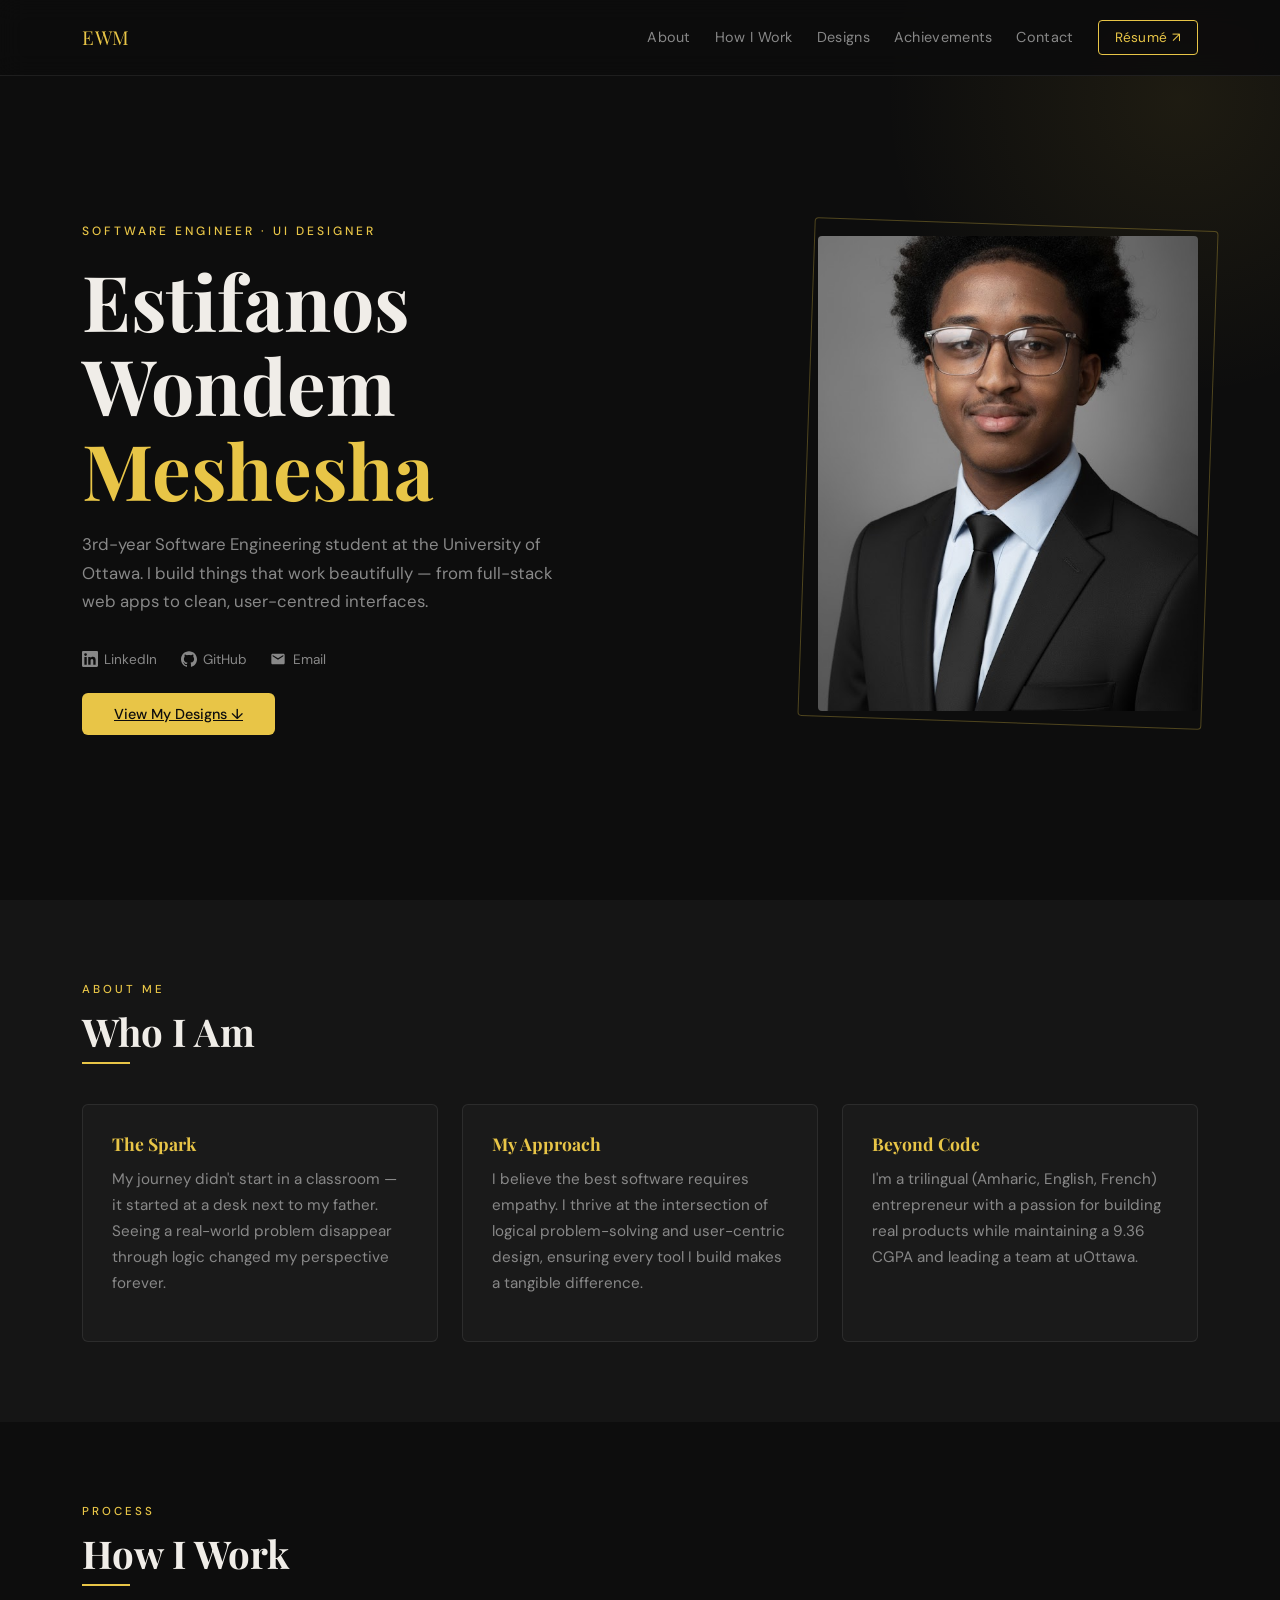
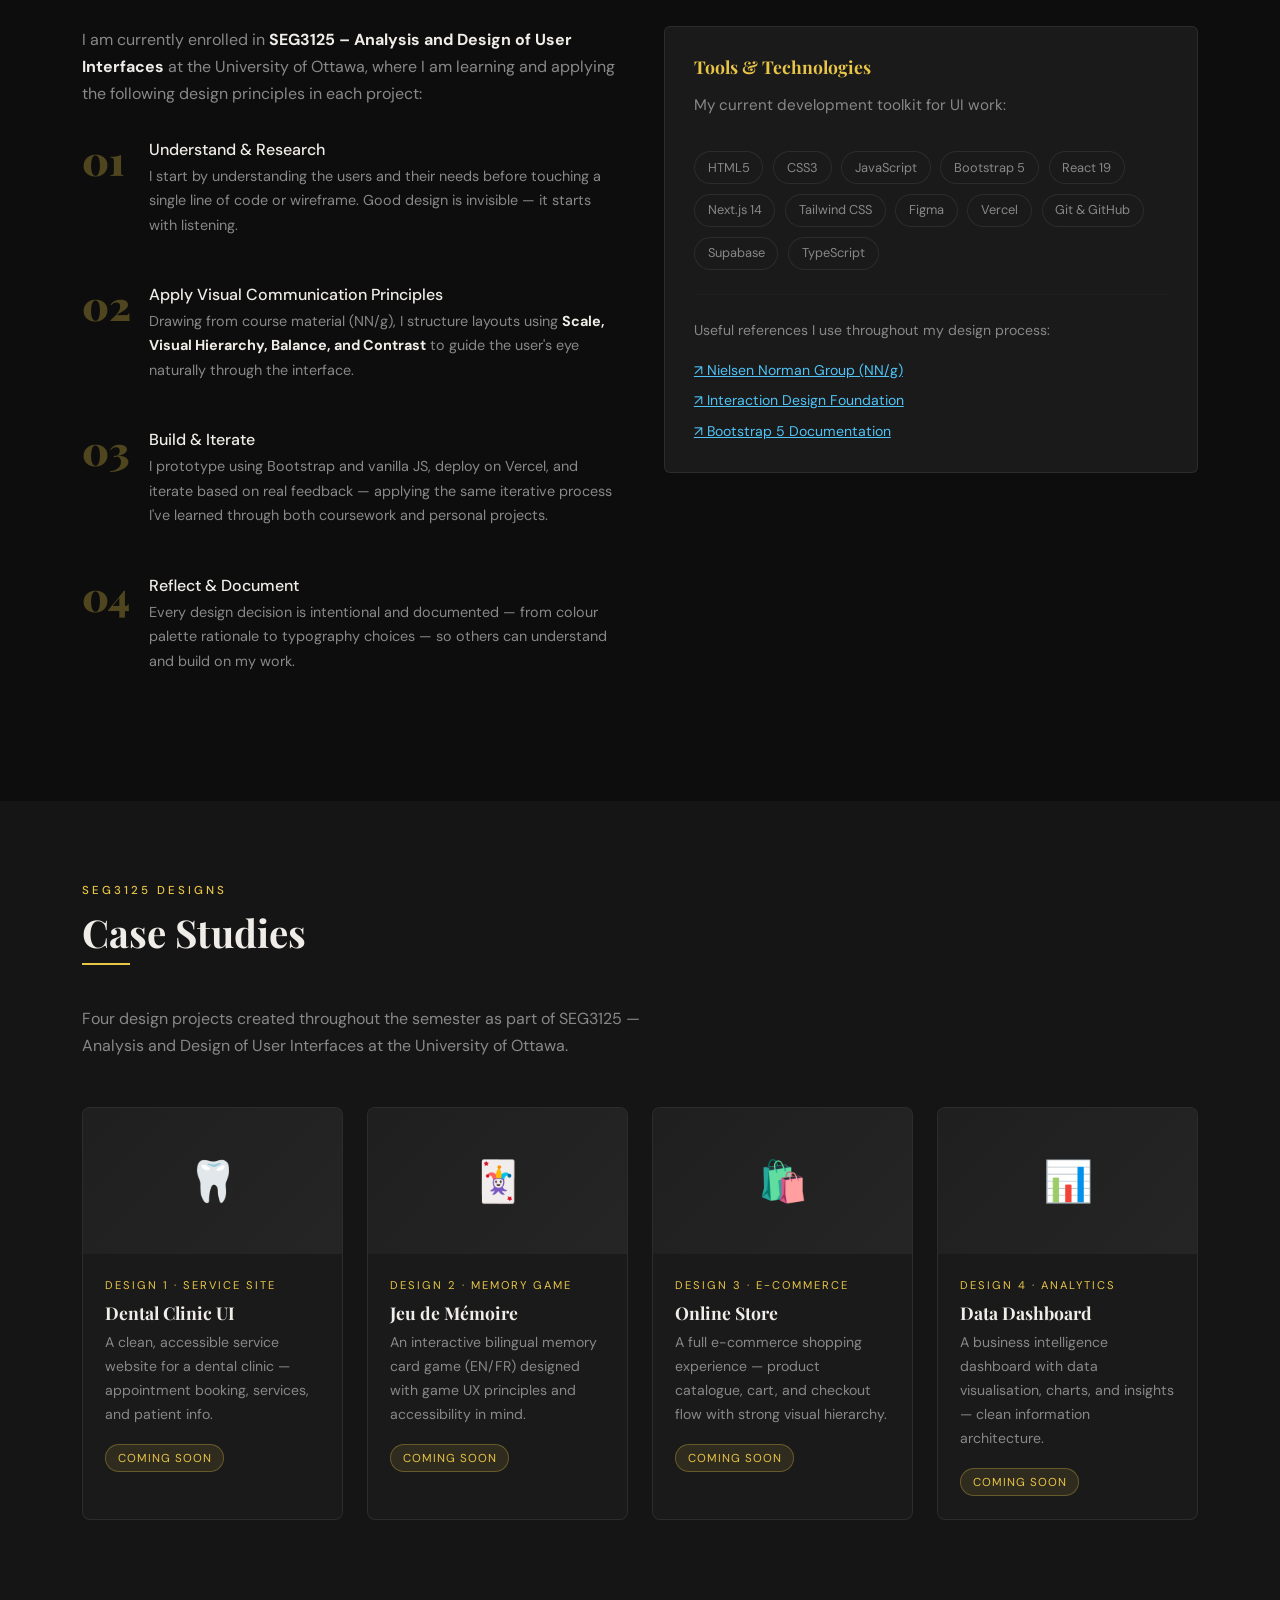
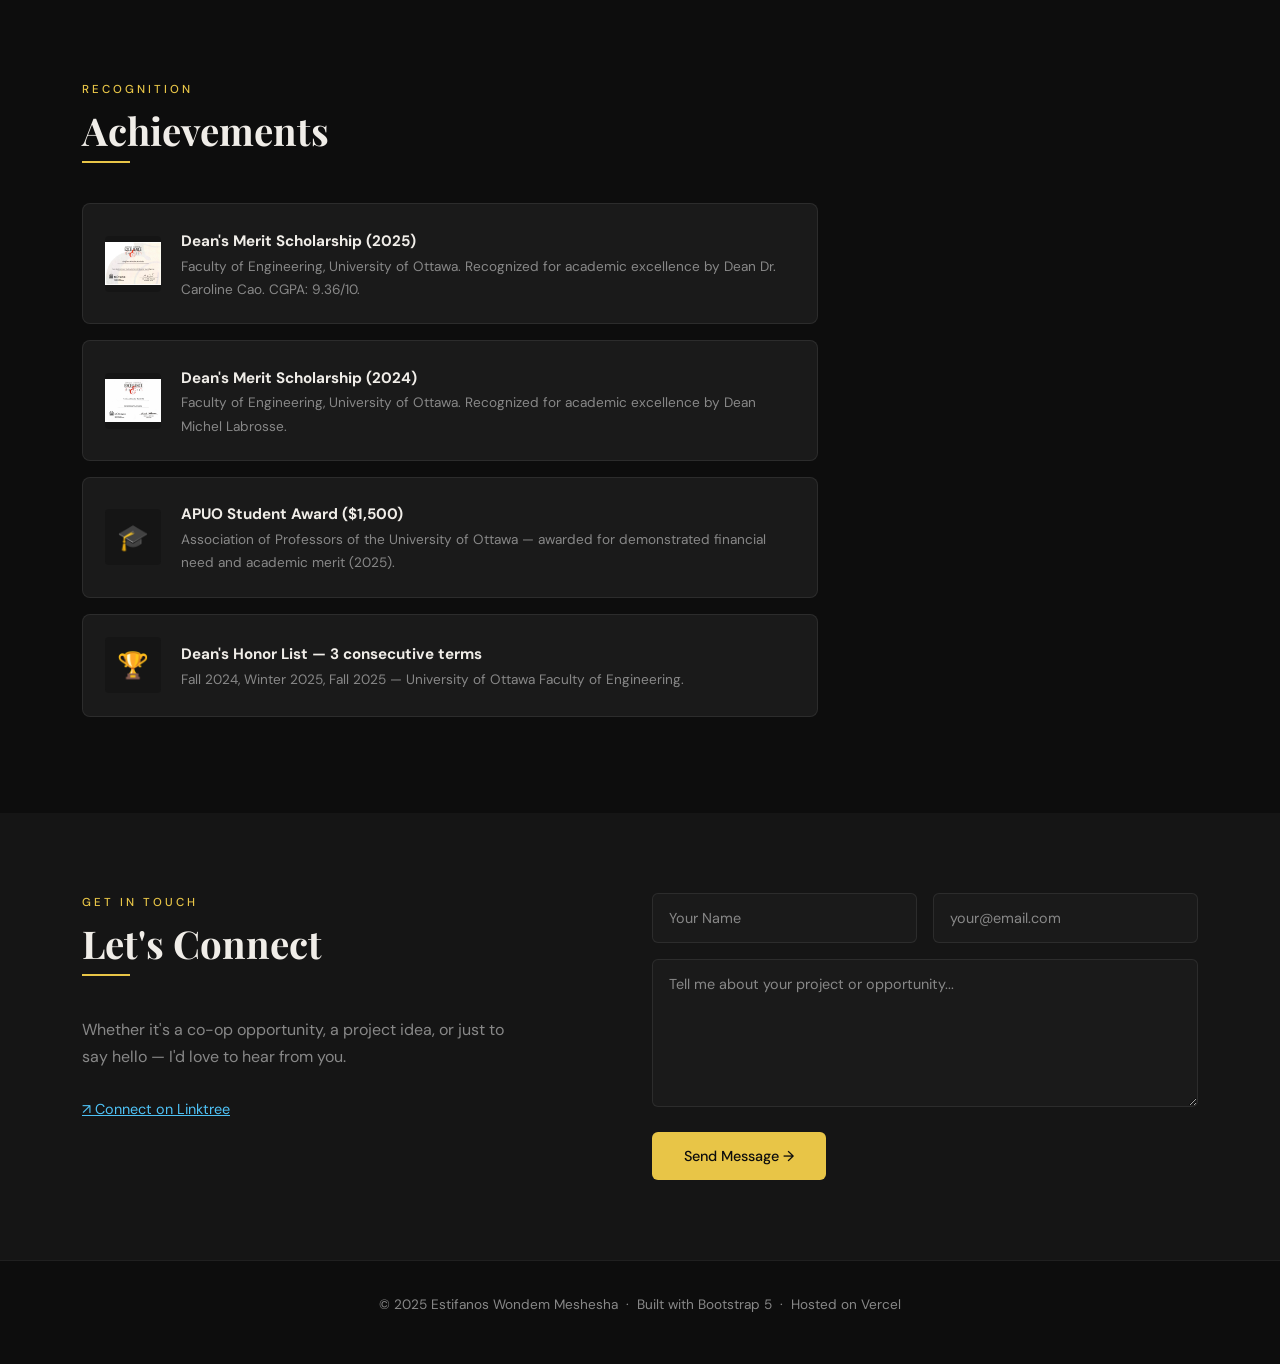
==== index.html @ b6453f96 "renamed to index.html for vercel" ====
<!DOCTYPE html>
<html lang="en">
<head>
  <meta charset="UTF-8" />
  <meta name="viewport" content="width=device-width, initial-scale=1.0"/>
  <title>Estifanos Wondem Meshesha | Portfolio</title>
  <link href="https://cdn.jsdelivr.net/npm/bootstrap@5.3.2/dist/css/bootstrap.min.css" rel="stylesheet"/>
  <link href="https://fonts.googleapis.com/css2?family=Playfair+Display:wght@700;900&family=DM+Sans:wght@300;400;500&display=swap" rel="stylesheet"/>
  <link rel="stylesheet" href="style.css"/>
</head>
<body>

  
  <nav class="navbar navbar-expand-lg fixed-top">
    <div class="container">
      <a class="navbar-brand" href="#">EWM</a>
      <button class="navbar-toggler" type="button" data-bs-toggle="collapse" data-bs-target="#navMenu">
        <span class="navbar-toggler-icon"></span>
      </button>
      <div class="collapse navbar-collapse justify-content-end" id="navMenu">
        <ul class="navbar-nav align-items-center gap-2">
          <li class="nav-item"><a class="nav-link" href="#about">About</a></li>
          <li class="nav-item"><a class="nav-link" href="#how-i-work">How I Work</a></li>
          <li class="nav-item"><a class="nav-link" href="#case-studies">Designs</a></li>
          <li class="nav-item"><a class="nav-link" href="#achievements">Achievements</a></li>
          <li class="nav-item"><a class="nav-link" href="#contact">Contact</a></li>
          <li class="nav-item ms-2">
            <a class="nav-link resume-btn" href="Images/Resume.pdf" target="_blank">Résumé ↗</a>
          </li>
        </ul>
      </div>
    </div>
  </nav>

  
  <section class="hero" id="home">
    <div class="container">
      <div class="row align-items-center g-5">
        <div class="col-lg-7">
          <p class="hero-label">Software Engineer · UI Designer</p>
          <h1>Estifanos<br>Wondem<br><span>Meshesha</span></h1>
          <p class="hero-desc">
            3rd-year Software Engineering student at the University of Ottawa.
            I build things that work beautifully — from full-stack web apps
            to clean, user-centred interfaces.
          </p>
          <div class="social-row mb-4">
            <a href="https://www.linkedin.com/in/estifanoswm" target="_blank">
              <svg width="16" height="16" viewBox="0 0 24 24" fill="currentColor"><path d="M20.447 20.452h-3.554v-5.569c0-1.328-.027-3.037-1.852-3.037-1.853 0-2.136 1.445-2.136 2.939v5.667H9.351V9h3.414v1.561h.046c.477-.9 1.637-1.85 3.37-1.85 3.601 0 4.267 2.37 4.267 5.455v6.286zM5.337 7.433a2.062 2.062 0 0 1-2.063-2.065 2.064 2.064 0 1 1 2.063 2.065zm1.782 13.019H3.555V9h3.564v11.452zM22.225 0H1.771C.792 0 0 .774 0 1.729v20.542C0 23.227.792 24 1.771 24h20.451C23.2 24 24 23.227 24 22.271V1.729C24 .774 23.2 0 22.222 0h.003z"/></svg>
              LinkedIn
            </a>
            <a href="https://github.com/estifanoswm" target="_blank">
              <svg width="16" height="16" viewBox="0 0 24 24" fill="currentColor"><path d="M12 .297c-6.63 0-12 5.373-12 12 0 5.303 3.438 9.8 8.205 11.385.6.113.82-.258.82-.577 0-.285-.01-1.04-.015-2.04-3.338.724-4.042-1.61-4.042-1.61C4.422 18.07 3.633 17.7 3.633 17.7c-1.087-.744.084-.729.084-.729 1.205.084 1.838 1.236 1.838 1.236 1.07 1.835 2.809 1.305 3.495.998.108-.776.417-1.305.76-1.605-2.665-.3-5.466-1.332-5.466-5.93 0-1.31.465-2.38 1.235-3.22-.135-.303-.54-1.523.105-3.176 0 0 1.005-.322 3.3 1.23.96-.267 1.98-.399 3-.405 1.02.006 2.04.138 3 .405 2.28-1.552 3.285-1.23 3.285-1.23.645 1.653.24 2.873.12 3.176.765.84 1.23 1.91 1.23 3.22 0 4.61-2.805 5.625-5.475 5.92.42.36.81 1.096.81 2.22 0 1.606-.015 2.896-.015 3.286 0 .315.21.69.825.57C20.565 22.092 24 17.592 24 12.297c0-6.627-5.373-12-12-12"/></svg>
              GitHub
            </a>
            <a href="mailto:estifanos.wondem@outlook.com">
              <svg width="16" height="16" viewBox="0 0 24 24" fill="currentColor"><path d="M20 4H4c-1.1 0-2 .9-2 2v12c0 1.1.9 2 2 2h16c1.1 0 2-.9 2-2V6c0-1.1-.9-2-2-2zm0 4l-8 5-8-5V6l8 5 8-5v2z"/></svg>
              Email
            </a>
          </div>
          <a href="#case-studies" class="btn-accent">View My Designs ↓</a>
        </div>
        <div class="col-lg-5 d-none d-lg-flex justify-content-end">
          <div class="hero-img-wrap">
            <img class="hero-img" src="Images/Estifanos_Wondem_Meshesha.png" alt="Estifanos Wondem Meshesha">
          </div>
        </div>
      </div>
    </div>
  </section>

  
  <section id="about">
    <div class="container">
      <p class="section-label fade-up">About Me</p>
      <h2 class="section-title fade-up">Who I Am</h2>
      <div class="divider fade-up"></div>
      <div class="row g-4">
        <div class="col-md-4 fade-up">
          <div class="about-block">
            <h3>The Spark</h3>
            <p>My journey didn't start in a classroom — it started at a desk next to my father. Seeing a real-world problem disappear through logic changed my perspective forever.</p>
          </div>
        </div>
        <div class="col-md-4 fade-up">
          <div class="about-block">
            <h3>My Approach</h3>
            <p>I believe the best software requires empathy. I thrive at the intersection of logical problem-solving and user-centric design, ensuring every tool I build makes a tangible difference.</p>
          </div>
        </div>
        <div class="col-md-4 fade-up">
          <div class="about-block">
            <h3>Beyond Code</h3>
            <p>I'm a trilingual (Amharic, English, French) entrepreneur with a passion for building real products while maintaining a 9.36 CGPA and leading a team at uOttawa.</p>
          </div>
        </div>
      </div>
    </div>
  </section>

  
  <section id="how-i-work">
    <div class="container">
      <p class="section-label fade-up">Process</p>
      <h2 class="section-title fade-up">How I Work</h2>
      <div class="divider fade-up"></div>
      <div class="row g-5">
        <div class="col-lg-6">
          <p class="fade-up" style="color:var(--muted); margin-bottom:2rem;">
            I am currently enrolled in <strong style="color:var(--text)">SEG3125 – Analysis and Design of User Interfaces</strong> at the University of Ottawa, where I am learning and applying the following design principles in each project:
          </p>
          <div class="process-step fade-up">
            <span class="step-num">01</span>
            <div class="step-content">
              <h4>Understand &amp; Research</h4>
              <p>I start by understanding the users and their needs before touching a single line of code or wireframe. Good design is invisible — it starts with listening.</p>
            </div>
          </div>
          <div class="process-step fade-up">
            <span class="step-num">02</span>
            <div class="step-content">
              <h4>Apply Visual Communication Principles</h4>
              <p>Drawing from course material (NN/g), I structure layouts using <strong style="color:var(--text)">Scale, Visual Hierarchy, Balance, and Contrast</strong> to guide the user's eye naturally through the interface.</p>
            </div>
          </div>
          <div class="process-step fade-up">
            <span class="step-num">03</span>
            <div class="step-content">
              <h4>Build &amp; Iterate</h4>
              <p>I prototype using Bootstrap and vanilla JS, deploy on Vercel, and iterate based on real feedback — applying the same iterative process I've learned through both coursework and personal projects.</p>
            </div>
          </div>
          <div class="process-step fade-up">
            <span class="step-num">04</span>
            <div class="step-content">
              <h4>Reflect &amp; Document</h4>
              <p>Every design decision is intentional and documented — from colour palette rationale to typography choices — so others can understand and build on my work.</p>
            </div>
          </div>
        </div>
        <div class="col-lg-6 fade-up">
          <div class="about-block" style="height:auto;">
            <h3 style="margin-bottom:1rem;">Tools &amp; Technologies</h3>
            <p style="margin-bottom:1.2rem;">My current development toolkit for UI work:</p>
            <div class="tools-list">
              <span class="tool-tag">HTML5</span>
              <span class="tool-tag">CSS3</span>
              <span class="tool-tag">JavaScript</span>
              <span class="tool-tag">Bootstrap 5</span>
              <span class="tool-tag">React 19</span>
              <span class="tool-tag">Next.js 14</span>
              <span class="tool-tag">Tailwind CSS</span>
              <span class="tool-tag">Figma</span>
              <span class="tool-tag">Vercel</span>
              <span class="tool-tag">Git &amp; GitHub</span>
              <span class="tool-tag">Supabase</span>
              <span class="tool-tag">TypeScript</span>
            </div>
            <hr style="border-color:var(--border); margin:1.5rem 0;">
            <p style="font-size:0.88rem; color:var(--muted);">
              Useful references I use throughout my design process:
            </p>
            <div class="mt-2">
              <a href="https://www.nngroup.com/" target="_blank" style="color:var(--accent2); font-size:0.88rem; display:block; margin-bottom:0.4rem;">↗ Nielsen Norman Group (NN/g)</a>
              <a href="https://www.interaction-design.org/" target="_blank" style="color:var(--accent2); font-size:0.88rem; display:block; margin-bottom:0.4rem;">↗ Interaction Design Foundation</a>
              <a href="https://www.w3schools.com/bootstrap5/" target="_blank" style="color:var(--accent2); font-size:0.88rem; display:block;">↗ Bootstrap 5 Documentation</a>
            </div>
          </div>
        </div>
      </div>
    </div>
  </section>

  
  <section id="case-studies">
    <div class="container">
      <p class="section-label fade-up">SEG3125 Designs</p>
      <h2 class="section-title fade-up">Case Studies</h2>
      <div class="divider fade-up"></div>
      <p class="fade-up mb-5" style="color:var(--muted); max-width:560px;">
        Four design projects created throughout the semester as part of SEG3125 — Analysis and Design of User Interfaces at the University of Ottawa.
      </p>
      <div class="row g-4">

        
        <div class="col-md-6 col-lg-3 fade-up">
          <div class="case-card">
            <div class="case-img">🦷</div>
            <div class="case-body">
              <span class="case-tag">Design 1 · Service Site</span>
              <h3>Dental Clinic UI</h3>
              <p>A clean, accessible service website for a dental clinic — appointment booking, services, and patient info.</p>
              <span class="coming-soon-badge">Coming Soon</span>
            </div>
          </div>
        </div>

        
        <div class="col-md-6 col-lg-3 fade-up">
          <div class="case-card">
            <div class="case-img">🃏</div>
            <div class="case-body">
              <span class="case-tag">Design 2 · Memory Game</span>
              <h3>Jeu de Mémoire</h3>
              <p>An interactive bilingual memory card game (EN/FR) designed with game UX principles and accessibility in mind.</p>
              <span class="coming-soon-badge">Coming Soon</span>
            </div>
          </div>
        </div>

        
        <div class="col-md-6 col-lg-3 fade-up">
          <div class="case-card">
            <div class="case-img">🛍️</div>
            <div class="case-body">
              <span class="case-tag">Design 3 · E-Commerce</span>
              <h3>Online Store</h3>
              <p>A full e-commerce shopping experience — product catalogue, cart, and checkout flow with strong visual hierarchy.</p>
              <span class="coming-soon-badge">Coming Soon</span>
            </div>
          </div>
        </div>

        
        <div class="col-md-6 col-lg-3 fade-up">
          <div class="case-card">
            <div class="case-img">📊</div>
            <div class="case-body">
              <span class="case-tag">Design 4 · Analytics</span>
              <h3>Data Dashboard</h3>
              <p>A business intelligence dashboard with data visualisation, charts, and insights — clean information architecture.</p>
              <span class="coming-soon-badge">Coming Soon</span>
            </div>
          </div>
        </div>

      </div>
    </div>
  </section>

  
  <section id="achievements">
    <div class="container">
      <p class="section-label fade-up">Recognition</p>
      <h2 class="section-title fade-up">Achievements</h2>
      <div class="divider fade-up"></div>
      <div class="row">
        <div class="col-lg-8">
          <div class="achievement-item fade-up">
            <img src="Images/2025.png" alt="Dean's Merit Scholarship 2025">
            <div>
              <strong>Dean's Merit Scholarship (2025)</strong>
              <p>Faculty of Engineering, University of Ottawa. Recognized for academic excellence by Dean Dr. Caroline Cao. CGPA: 9.36/10.</p>
            </div>
          </div>
          <div class="achievement-item fade-up">
            <img src="Images/2024.png" alt="Dean's Merit Scholarship 2024">
            <div>
              <strong>Dean's Merit Scholarship (2024)</strong>
              <p>Faculty of Engineering, University of Ottawa. Recognized for academic excellence by Dean Michel Labrosse.</p>
            </div>
          </div>
          <div class="achievement-item fade-up">
            <div style="width:56px;height:56px;background:var(--surface);border-radius:4px;display:flex;align-items:center;justify-content:center;font-size:1.6rem;flex-shrink:0;">🎓</div>
            <div>
              <strong>APUO Student Award ($1,500)</strong>
              <p>Association of Professors of the University of Ottawa — awarded for demonstrated financial need and academic merit (2025).</p>
            </div>
          </div>
          <div class="achievement-item fade-up">
            <div style="width:56px;height:56px;background:var(--surface);border-radius:4px;display:flex;align-items:center;justify-content:center;font-size:1.6rem;flex-shrink:0;">🏆</div>
            <div>
              <strong>Dean's Honor List — 3 consecutive terms</strong>
              <p>Fall 2024, Winter 2025, Fall 2025 — University of Ottawa Faculty of Engineering.</p>
            </div>
          </div>
        </div>
      </div>
    </div>
  </section>

  
  <section id="contact">
    <div class="container">
      <div class="row">
        <div class="col-lg-5 mb-4 mb-lg-0">
          <p class="section-label fade-up">Get In Touch</p>
          <h2 class="section-title fade-up">Let's Connect</h2>
          <div class="divider fade-up"></div>
          <p class="fade-up" style="color:var(--muted); margin-bottom:1.5rem;">
            Whether it's a co-op opportunity, a project idea, or just to say hello — I'd love to hear from you.
          </p>
          <div class="fade-up">
            <a href="https://linktr.ee/estifanoswm" target="_blank" style="color:var(--accent2); font-size:0.9rem;">↗ Connect on Linktree</a>
          </div>
        </div>
        <div class="col-lg-6 offset-lg-1 fade-up">
          <form class="contact-form" action="https://formspree.io/f/mjgbzwkg" method="POST">
            <div class="row g-3">
              <div class="col-md-6">
                <input type="text" name="name" placeholder="Your Name" required>
              </div>
              <div class="col-md-6">
                <input type="email" name="email" placeholder="your@email.com" required>
              </div>
            </div>
            <textarea name="message" rows="5" placeholder="Tell me about your project or opportunity..."></textarea>
            <button type="submit" class="btn-accent">Send Message →</button>
          </form>
        </div>
      </div>
    </div>
  </section>

  
  <footer>
    <div class="container">
      <p>&copy; 2025 Estifanos Wondem Meshesha &nbsp;·&nbsp; Built with Bootstrap 5 &nbsp;·&nbsp; Hosted on Vercel</p>
    </div>
  </footer>

  <script src="https://cdn.jsdelivr.net/npm/bootstrap@5.3.2/dist/js/bootstrap.bundle.min.js"></script>
  <script>
    // Scroll fade-in observer
    const observer = new IntersectionObserver((entries) => {
      entries.forEach((entry, i) => {
        if (entry.isIntersecting) {
          setTimeout(() => {
            entry.target.classList.add('visible');
          }, i * 80);
          observer.unobserve(entry.target);
        }
      });
    }, { threshold: 0.12 });

    document.querySelectorAll('.fade-up').forEach(el => observer.observe(el));

    // Active nav link highlight
    const sections = document.querySelectorAll('section[id]');
    window.addEventListener('scroll', () => {
      let current = '';
      sections.forEach(s => {
        if (window.scrollY >= s.offsetTop - 100) current = s.getAttribute('id');
      });
      document.querySelectorAll('.nav-link').forEach(link => {
        link.style.color = link.getAttribute('href') === `#${current}` ? 'var(--accent)' : '';
      });
    });
  </script>
</body>
</html>
---- style.css ----
:root {
      --bg:        #0d0d0d;
      --surface:   #151515;
      --card:      #1a1a1a;
      --accent:    #e8c547;
      --accent2:   #4fc3f7;
      --text:      #f0ede8;
      --muted:     #888;
      --border:    rgba(255,255,255,0.08);
    }

    
    * { box-sizing: border-box; margin: 0; padding: 0; }

    html { scroll-behavior: smooth; }

    body {
      background: var(--bg);
      color: var(--text);
      font-family: 'DM Sans', sans-serif;
      font-weight: 400;
      line-height: 1.7;
    }

    h1, h2, h3 {
      font-family: 'Playfair Display', serif;
      font-weight: 700;
    }

    
    .navbar {
      background: rgba(13,13,13,0.92) !important;
      backdrop-filter: blur(12px);
      border-bottom: 1px solid var(--border);
      padding: 1rem 0;
    }

    .navbar-brand {
      font-family: 'Playfair Display', serif;
      font-size: 1.2rem;
      color: var(--accent) !important;
      letter-spacing: 0.5px;
    }

    .nav-link {
      color: var(--muted) !important;
      font-size: 0.9rem;
      letter-spacing: 0.3px;
      transition: color 0.2s;
    }
    .nav-link:hover { color: var(--accent) !important; }

    .resume-btn {
      border: 1px solid var(--accent);
      color: var(--accent) !important;
      border-radius: 4px;
      padding: 0.3rem 1rem !important;
      font-size: 0.85rem;
      transition: all 0.2s;
    }
    .resume-btn:hover {
      background: var(--accent);
      color: var(--bg) !important;
    }

    
    .hero {
      min-height: 100vh;
      display: flex;
      align-items: center;
      position: relative;
      overflow: hidden;
      padding: 8rem 0 5rem;
    }

    .hero::before {
      content: '';
      position: absolute;
      top: -200px; right: -200px;
      width: 600px; height: 600px;
      background: radial-gradient(circle, rgba(232,197,71,0.08) 0%, transparent 70%);
      pointer-events: none;
    }

    .hero-label {
      font-size: 0.75rem;
      letter-spacing: 3px;
      text-transform: uppercase;
      color: var(--accent);
      font-family: 'DM Sans', sans-serif;
      font-weight: 500;
    }

    .hero h1 {
      font-size: clamp(2.8rem, 6vw, 5rem);
      line-height: 1.1;
      color: var(--text);
      margin: 0.5rem 0 1.2rem;
    }

    .hero h1 span { color: var(--accent); }

    .hero-desc {
      font-size: 1.05rem;
      color: var(--muted);
      max-width: 480px;
      margin-bottom: 2rem;
    }

    .hero-img-wrap {
      position: relative;
    }

    .hero-img-wrap::before {
      content: '';
      position: absolute;
      inset: -12px;
      border: 1px solid var(--accent);
      border-radius: 4px;
      opacity: 0.3;
      transform: rotate(2deg);
    }

    .hero-img {
      width: 100%;
      max-width: 380px;
      border-radius: 4px;
      display: block;
      filter: grayscale(20%);
      object-fit: cover;
      aspect-ratio: 4/5;
      background: var(--card);
    }

    .social-row a {
      display: inline-flex;
      align-items: center;
      gap: 0.4rem;
      color: var(--muted);
      text-decoration: none;
      font-size: 0.85rem;
      margin-right: 1.2rem;
      transition: color 0.2s;
    }
    .social-row a:hover { color: var(--accent); }

    .social-icon-sm { width: 18px; height: 18px; filter: brightness(0) invert(1) opacity(0.6); }

    
    section { padding: 5rem 0; }

    .section-label {
      font-size: 0.72rem;
      letter-spacing: 3px;
      text-transform: uppercase;
      color: var(--accent);
      font-family: 'DM Sans', sans-serif;
      font-weight: 500;
      margin-bottom: 0.5rem;
    }

    .section-title {
      font-size: clamp(1.8rem, 3vw, 2.6rem);
      margin-bottom: 0.5rem;
    }

    .divider {
      width: 48px;
      height: 2px;
      background: var(--accent);
      margin-bottom: 2.5rem;
    }

    
    #about { background: var(--surface); }

    .about-block {
      background: var(--card);
      border: 1px solid var(--border);
      border-radius: 6px;
      padding: 1.8rem;
      height: 100%;
      transition: border-color 0.3s;
    }
    .about-block:hover { border-color: rgba(232,197,71,0.3); }

    .about-block h3 {
      font-size: 1.1rem;
      color: var(--accent);
      margin-bottom: 0.8rem;
    }

    .about-block p { color: var(--muted); font-size: 0.95rem; }

    
    #how-i-work { background: var(--bg); }

    .process-step {
      display: flex;
      gap: 1.2rem;
      margin-bottom: 2rem;
      align-items: flex-start;
    }

    .step-num {
      font-family: 'Playfair Display', serif;
      font-size: 2.5rem;
      color: var(--accent);
      opacity: 0.3;
      line-height: 1;
      min-width: 48px;
      font-weight: 900;
    }

    .step-content h4 {
      font-family: 'DM Sans', sans-serif;
      font-weight: 500;
      font-size: 1rem;
      margin-bottom: 0.3rem;
      color: var(--text);
    }

    .step-content p { font-size: 0.9rem; color: var(--muted); }

    .tools-list {
      display: flex;
      flex-wrap: wrap;
      gap: 0.6rem;
      margin-top: 2rem;
    }

    .tool-tag {
      background: var(--card);
      border: 1px solid var(--border);
      color: var(--muted);
      font-size: 0.8rem;
      padding: 0.3rem 0.8rem;
      border-radius: 20px;
      transition: all 0.2s;
    }
    .tool-tag:hover {
      border-color: var(--accent);
      color: var(--accent);
    }

    
    #case-studies { background: var(--surface); }

    .case-card {
      background: var(--card);
      border: 1px solid var(--border);
      border-radius: 8px;
      overflow: hidden;
      height: 100%;
      transition: transform 0.3s, border-color 0.3s;
    }
    .case-card:hover {
      transform: translateY(-4px);
      border-color: rgba(232,197,71,0.25);
    }

    .case-img {
      width: 100%;
      aspect-ratio: 16/9;
      object-fit: cover;
      display: flex;
      align-items: center;
      justify-content: center;
      font-size: 2.5rem;
      background: linear-gradient(135deg, #1f1f1f 0%, #252525 100%);
    }

    .case-body { padding: 1.4rem; }

    .case-tag {
      font-size: 0.7rem;
      letter-spacing: 2px;
      text-transform: uppercase;
      color: var(--accent);
      margin-bottom: 0.4rem;
      display: block;
    }

    .case-body h3 {
      font-size: 1.1rem;
      margin-bottom: 0.5rem;
      color: var(--text);
    }

    .case-body p { font-size: 0.88rem; color: var(--muted); margin-bottom: 1rem; }

    .coming-soon-badge {
      display: inline-block;
      background: rgba(232,197,71,0.1);
      border: 1px solid rgba(232,197,71,0.3);
      color: var(--accent);
      font-size: 0.72rem;
      letter-spacing: 1px;
      padding: 0.2rem 0.7rem;
      border-radius: 20px;
      text-transform: uppercase;
    }

    
    #achievements { background: var(--bg); }

    .achievement-item {
      display: flex;
      gap: 1.2rem;
      padding: 1.4rem;
      background: var(--card);
      border: 1px solid var(--border);
      border-radius: 8px;
      margin-bottom: 1rem;
      align-items: center;
      transition: border-color 0.3s;
    }
    .achievement-item:hover { border-color: rgba(232,197,71,0.3); }

    .achievement-item img {
      width: 56px;
      height: 56px;
      object-fit: contain;
      border-radius: 4px;
      background: var(--surface);
      flex-shrink: 0;
    }

    .achievement-item strong { color: var(--text); font-size: 0.95rem; }
    .achievement-item p { color: var(--muted); font-size: 0.85rem; margin: 0; }

    
    #contact { background: var(--surface); }

    .contact-form input,
    .contact-form textarea {
      background: var(--card);
      border: 1px solid var(--border);
      color: var(--text);
      border-radius: 6px;
      padding: 0.75rem 1rem;
      width: 100%;
      font-family: 'DM Sans', sans-serif;
      font-size: 0.9rem;
      transition: border-color 0.2s;
      margin-bottom: 1rem;
    }
    .contact-form input:focus,
    .contact-form textarea:focus {
      outline: none;
      border-color: var(--accent);
      background: var(--card);
      color: var(--text);
    }
    .contact-form input::placeholder,
    .contact-form textarea::placeholder { color: var(--muted); }

    .btn-accent {
      background: var(--accent);
      color: var(--bg);
      border: none;
      font-family: 'DM Sans', sans-serif;
      font-weight: 500;
      font-size: 0.9rem;
      padding: 0.75rem 2rem;
      border-radius: 6px;
      cursor: pointer;
      transition: opacity 0.2s;
    }
    .btn-accent:hover { opacity: 0.85; }

    
    footer {
      background: var(--bg);
      border-top: 1px solid var(--border);
      padding: 2rem 0;
      text-align: center;
      color: var(--muted);
      font-size: 0.85rem;
    }

    
    .fade-up {
      opacity: 0;
      transform: translateY(24px);
      transition: opacity 0.6s ease, transform 0.6s ease;
    }
    .fade-up.visible {
      opacity: 1;
      transform: translateY(0);
    }

    
    .navbar-toggler { border-color: var(--border); }
    .navbar-toggler-icon { filter: invert(1); }
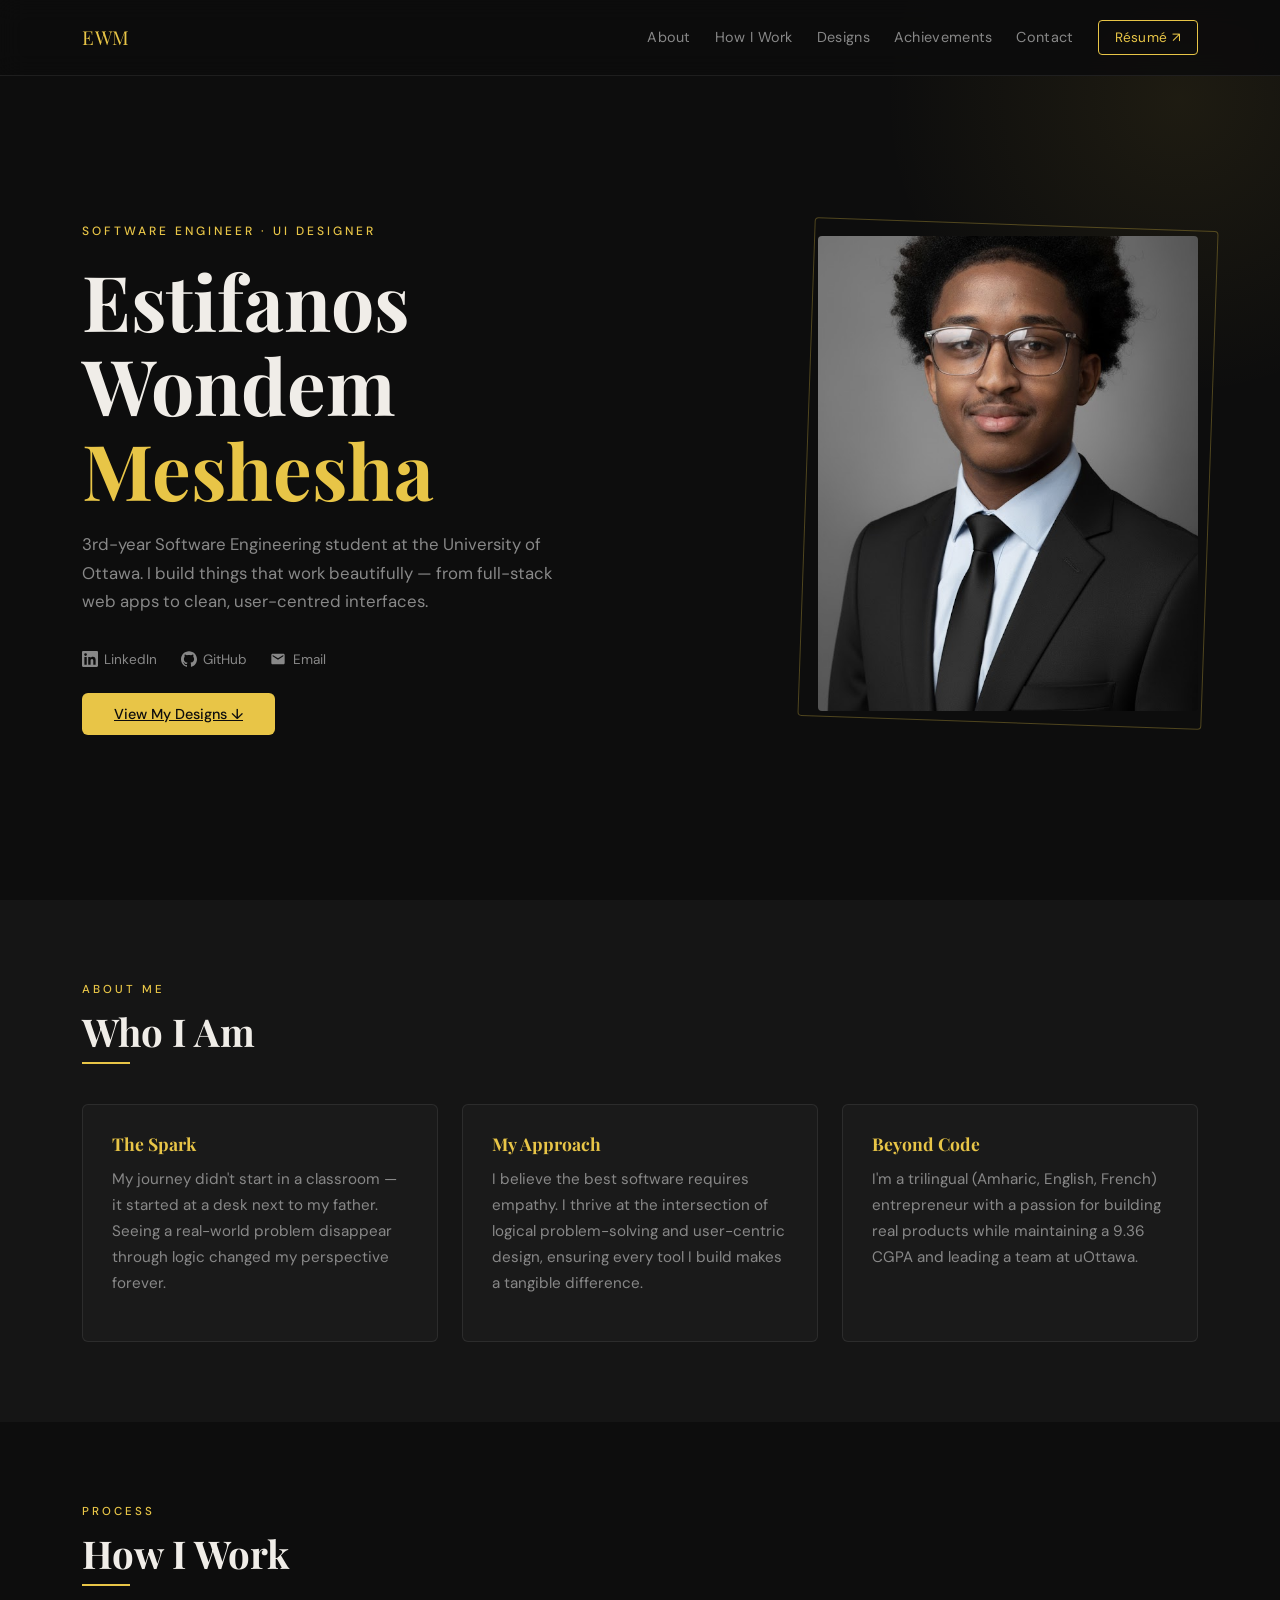
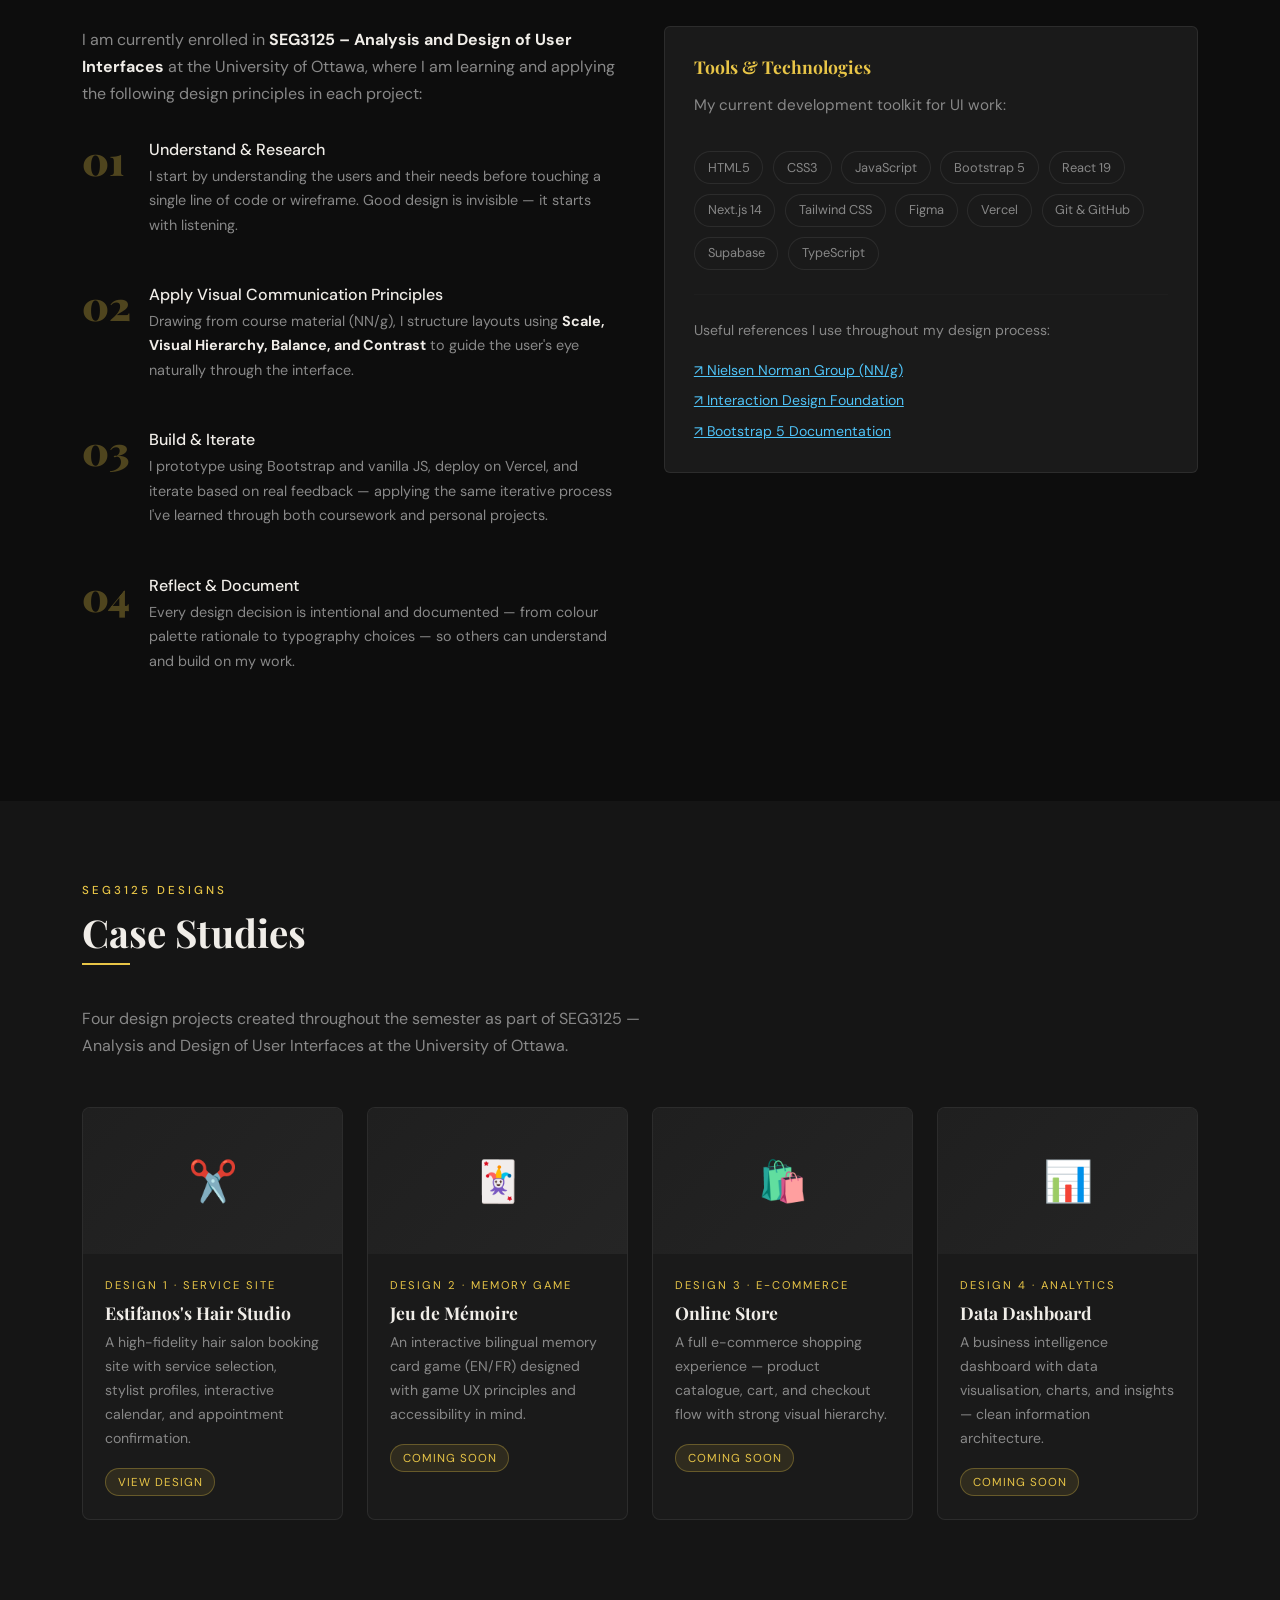
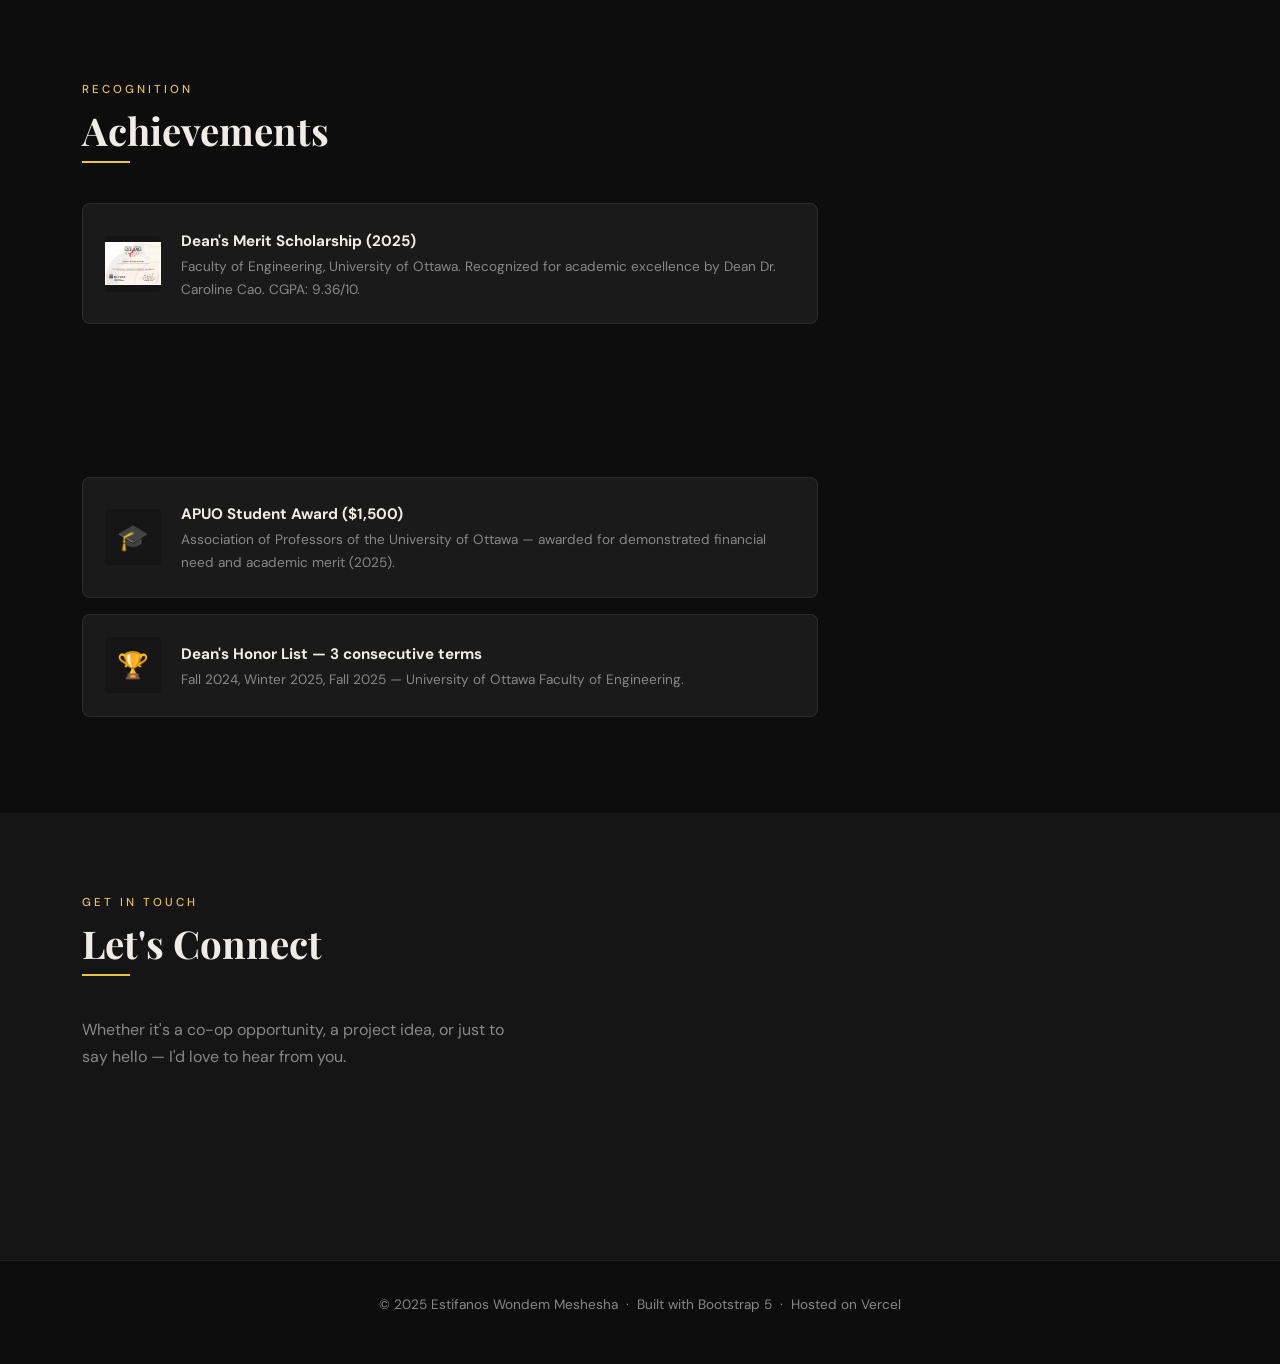
==== commit 0e118db1: "Dental UI updated to hair Salon" ====
--- a/index.html
+++ b/index.html
@@ -185,12 +185,12 @@
         
         <div class="col-md-6 col-lg-3 fade-up">
           <div class="case-card">
-            <div class="case-img">🦷</div>
+            <div class="case-img">✂️</div>
             <div class="case-body">
               <span class="case-tag">Design 1 · Service Site</span>
-              <h3>Dental Clinic UI</h3>
-              <p>A clean, accessible service website for a dental clinic — appointment booking, services, and patient info.</p>
-              <span class="coming-soon-badge">Coming Soon</span>
+              <h3>Estifanos's Hair Studio</h3>
+              <p>A high-fidelity hair salon booking site with service selection, stylist profiles, interactive calendar, and appointment confirmation.</p>
+              <a href="salon.html" target="_blank" class="coming-soon-badge" style="text-decoration:none;">View Design</a>
             </div>
           </div>
         </div>
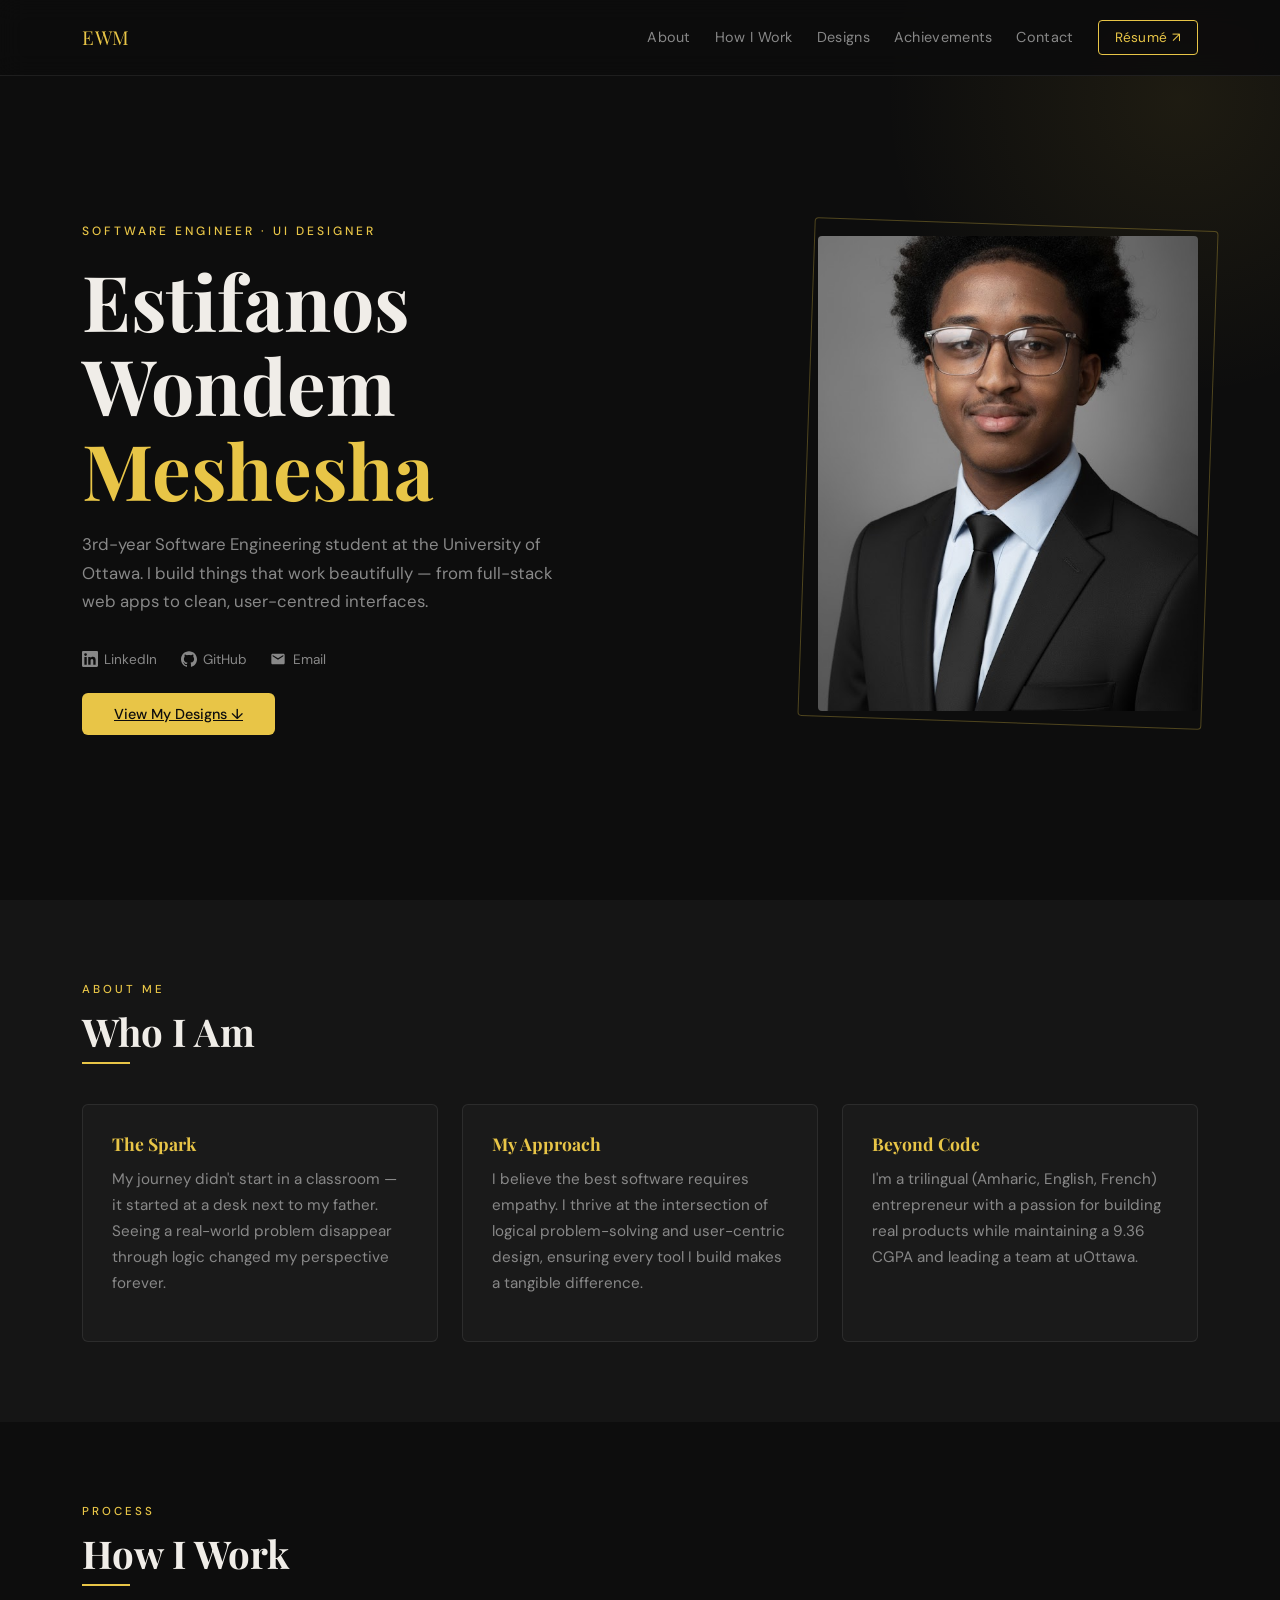
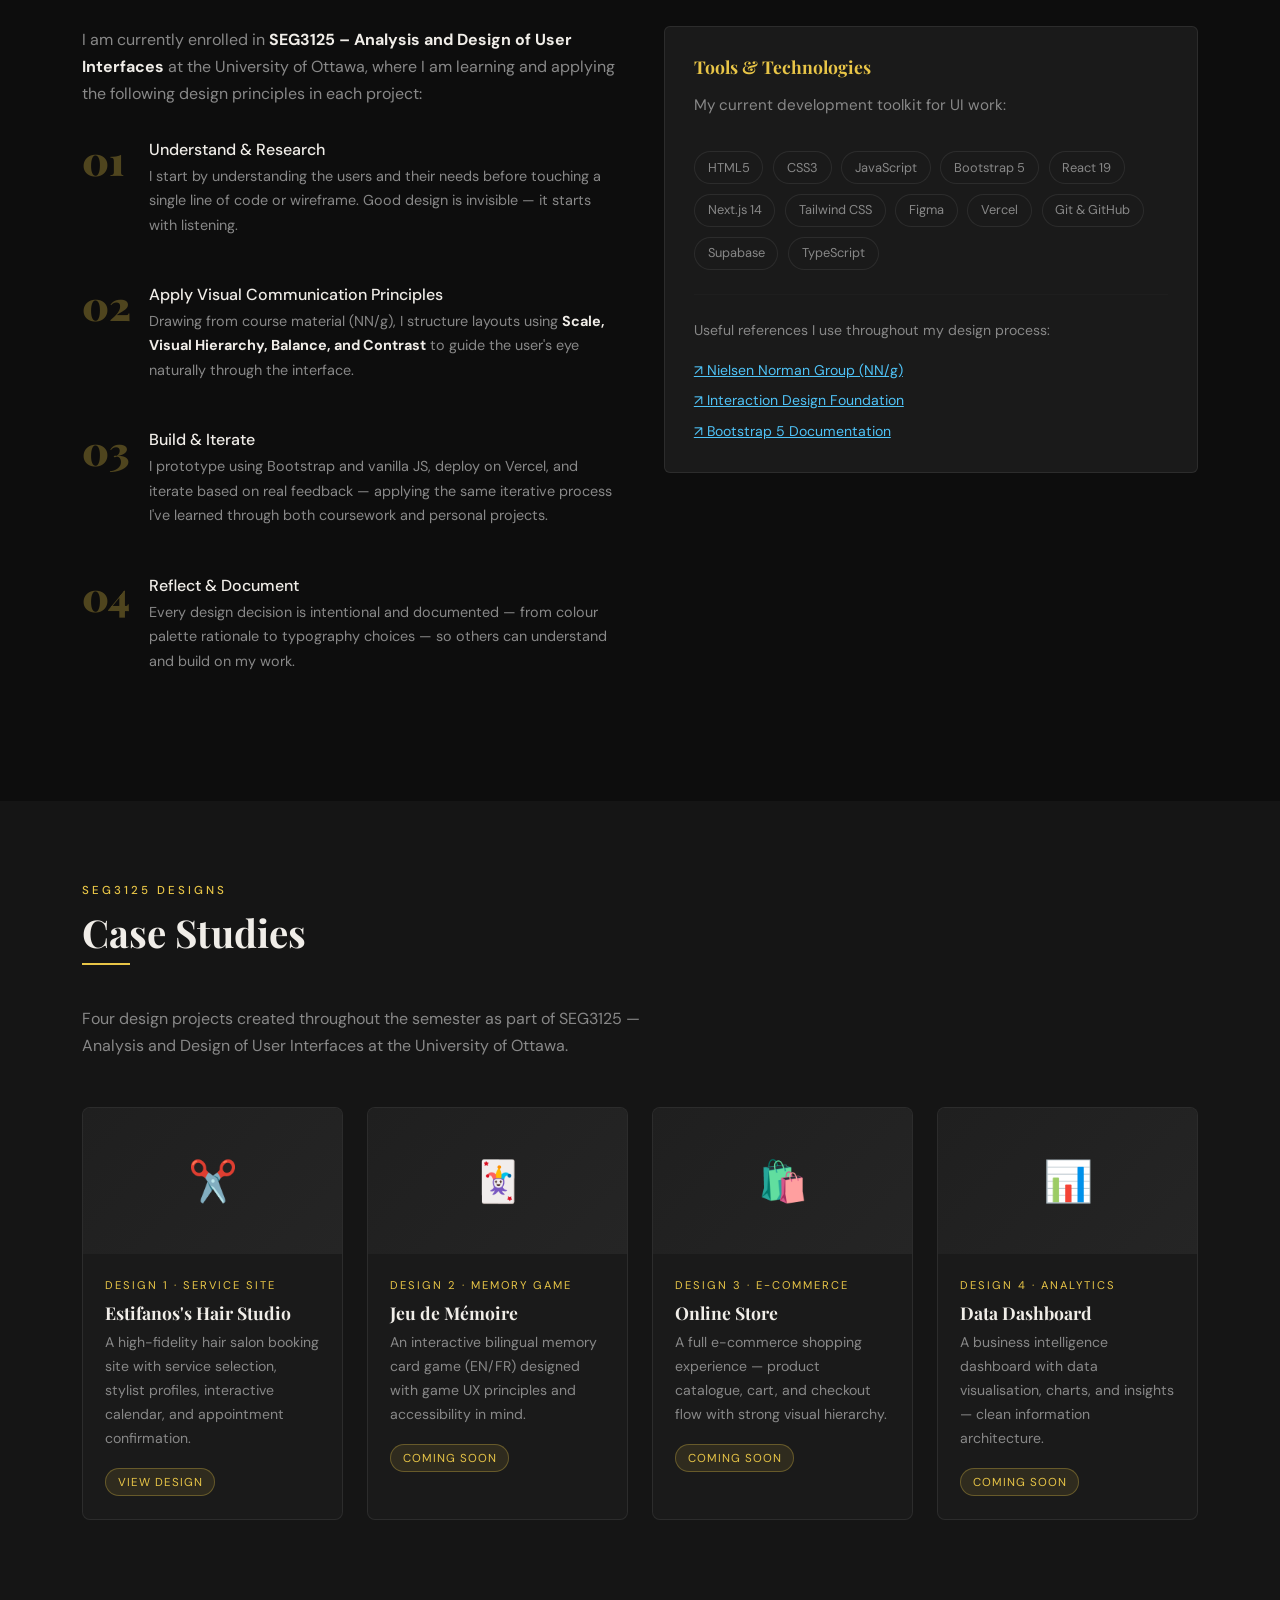
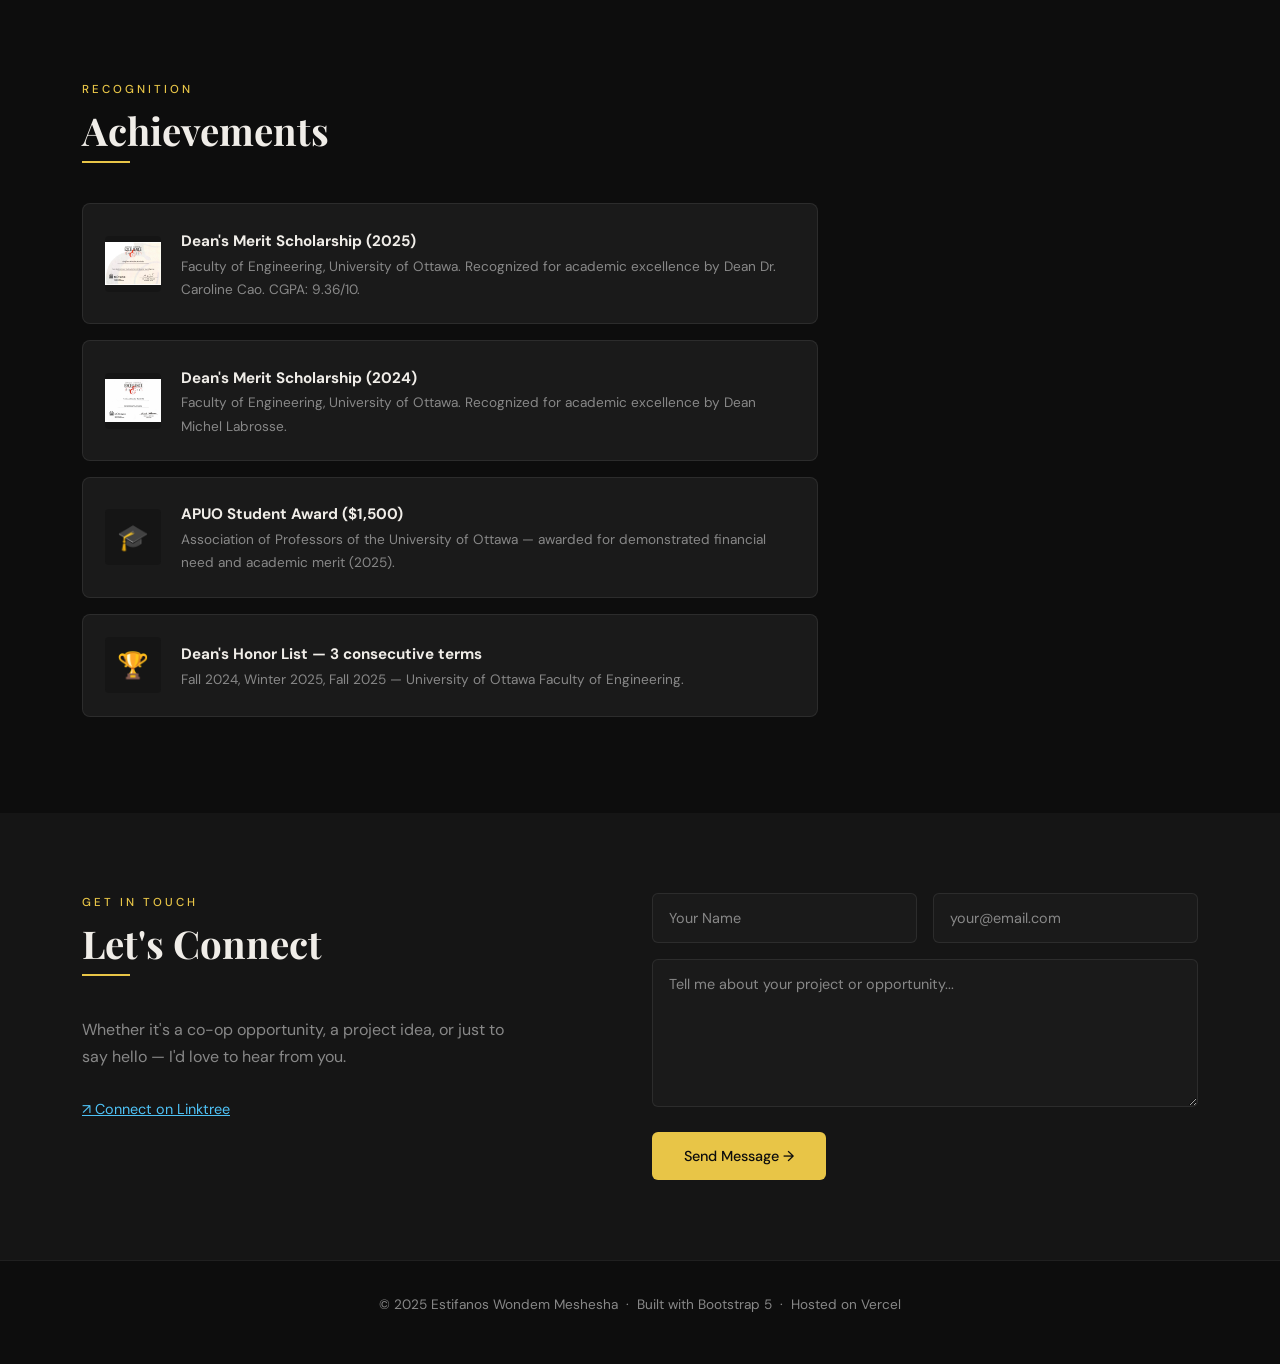
==== commit fb37b6a2: "Dental UI updated to hair Salon" ====
--- a/index.html
+++ b/index.html
@@ -190,7 +190,7 @@
               <span class="case-tag">Design 1 · Service Site</span>
               <h3>Estifanos's Hair Studio</h3>
               <p>A high-fidelity hair salon booking site with service selection, stylist profiles, interactive calendar, and appointment confirmation.</p>
-              <a href="salon.html" target="_blank" class="coming-soon-badge" style="text-decoration:none;">View Design</a>
+              <a href="https://estifanos-s.vercel.app/" target="_blank" class="coming-soon-badge" style="text-decoration:none;">View Design</a>
             </div>
           </div>
         </div>
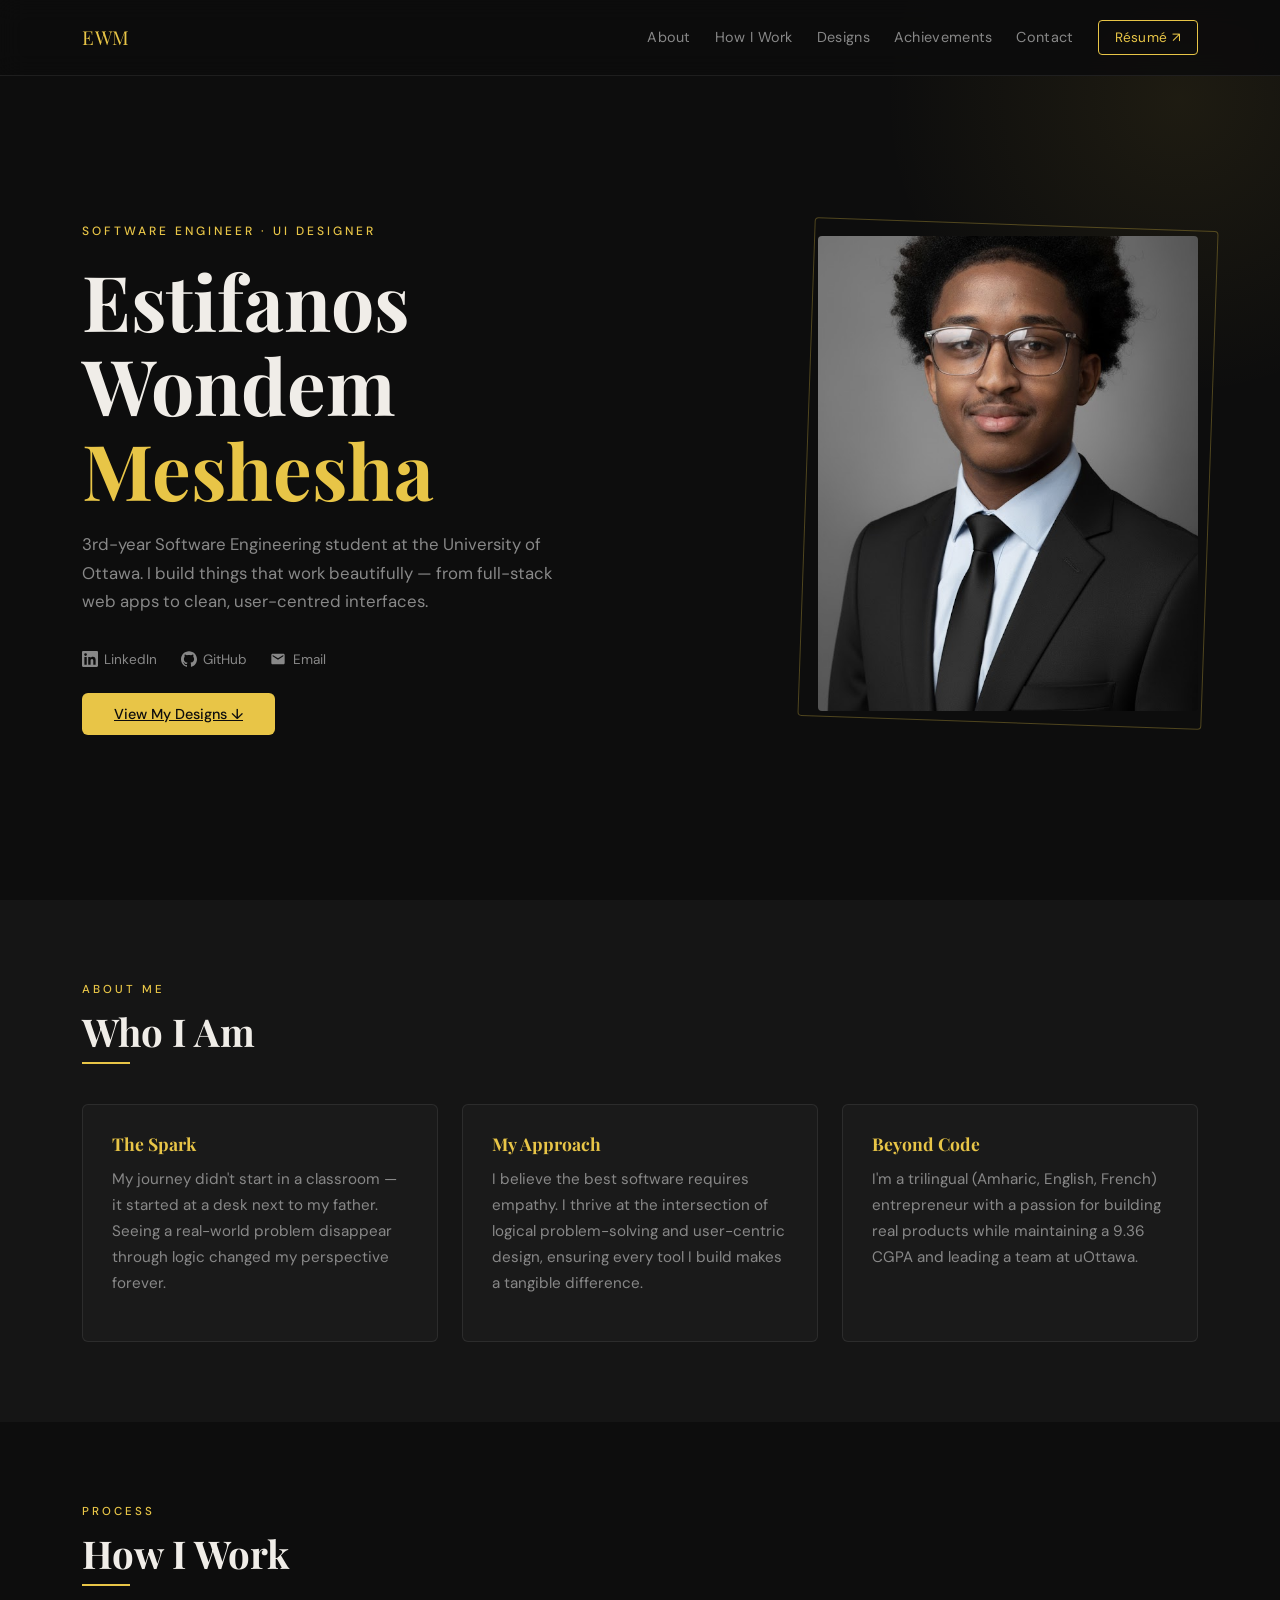
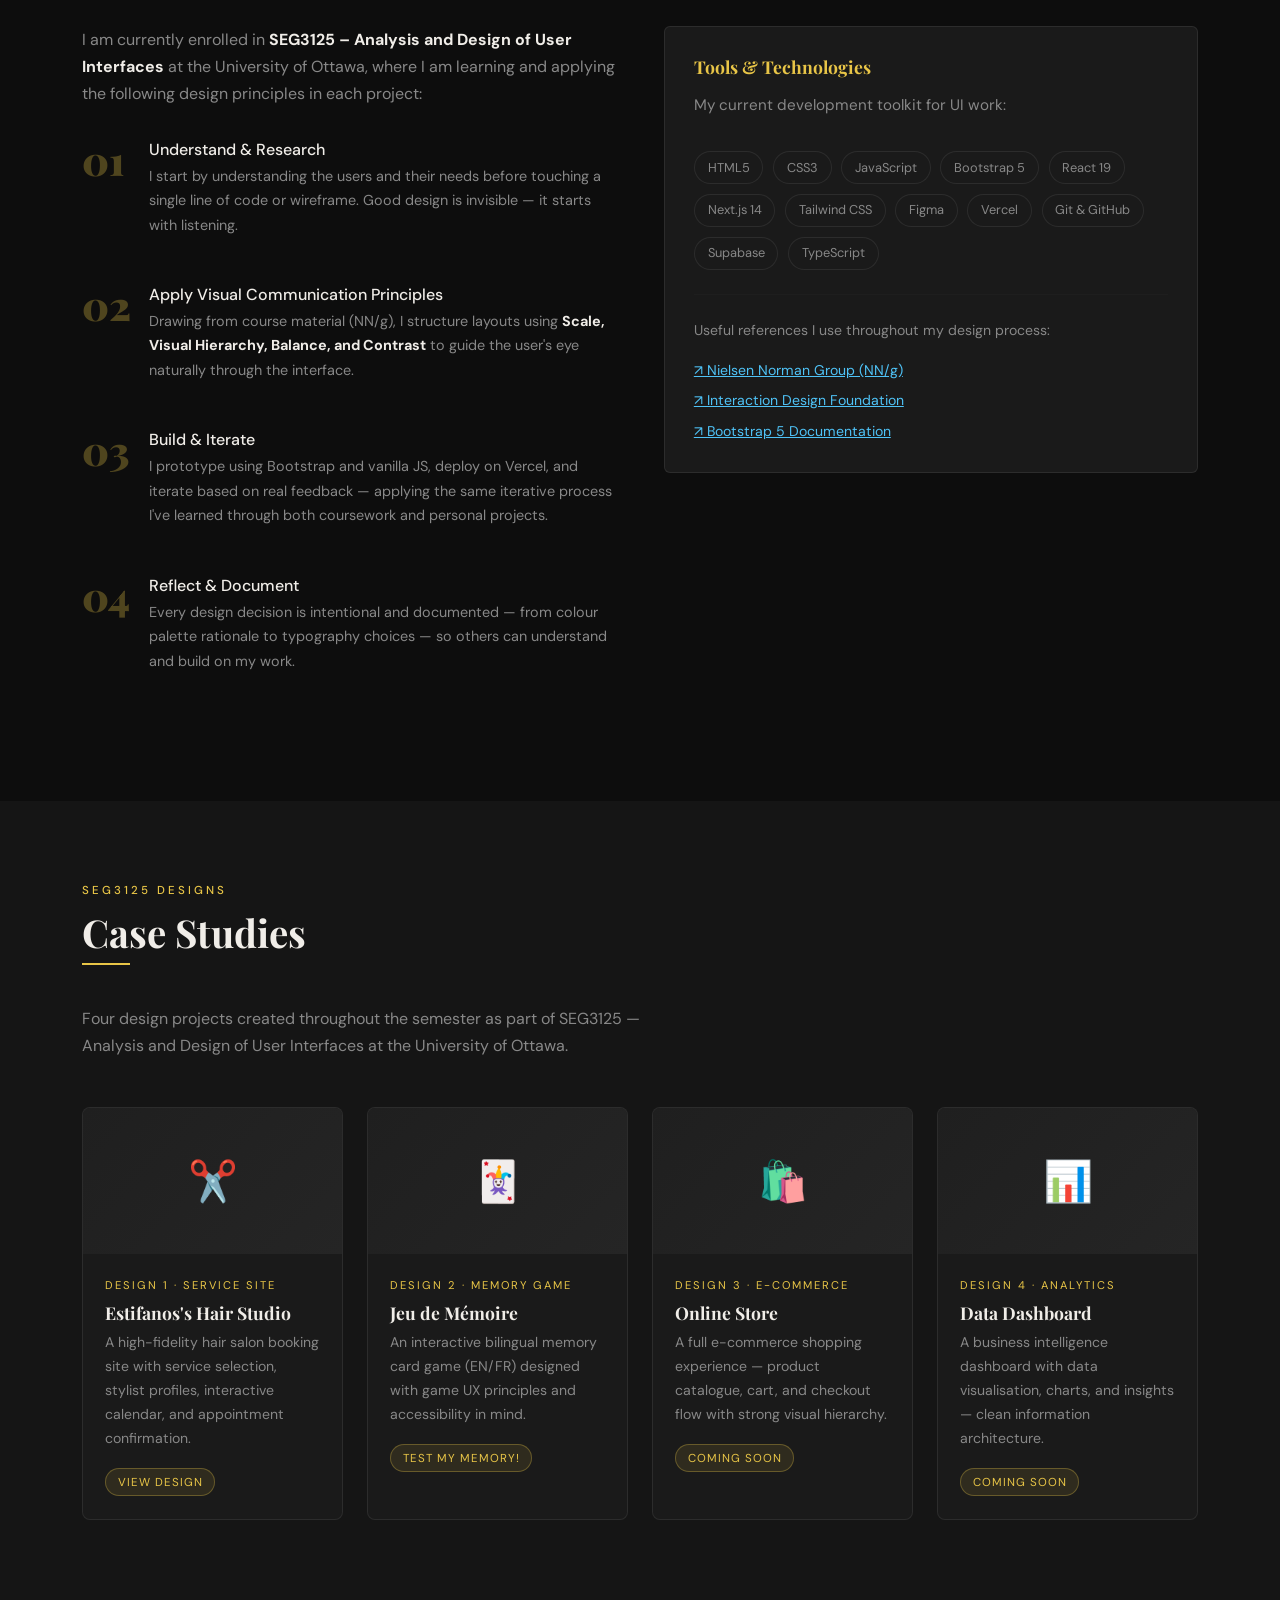
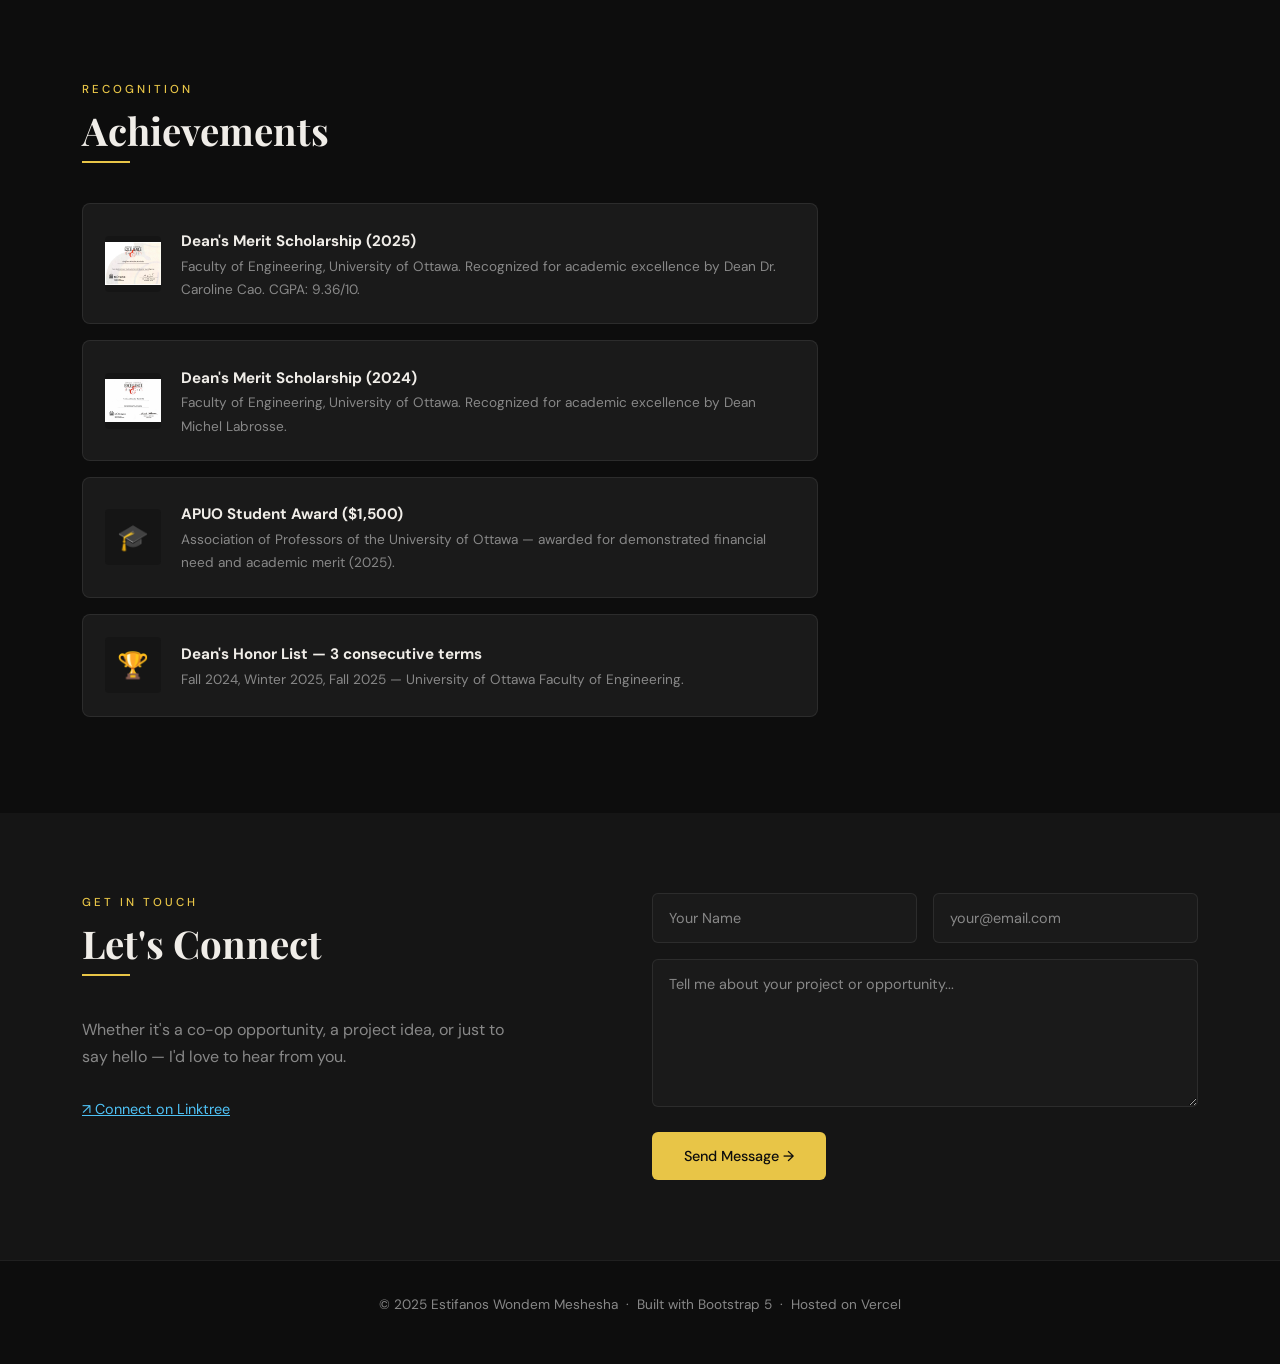
==== commit 629084d8: "updated the portfolio to add the third design link" ====
--- a/index.html
+++ b/index.html
@@ -203,7 +203,7 @@
               <span class="case-tag">Design 2 · Memory Game</span>
               <h3>Jeu de Mémoire</h3>
               <p>An interactive bilingual memory card game (EN/FR) designed with game UX principles and accessibility in mind.</p>
-              <span class="coming-soon-badge">Coming Soon</span>
+              <a href="https://deja-vue-alpha.vercel.app/" target="_blank" class="coming-soon-badge" style="text-decoration:none;">Test my memory!</a>
             </div>
           </div>
         </div>
